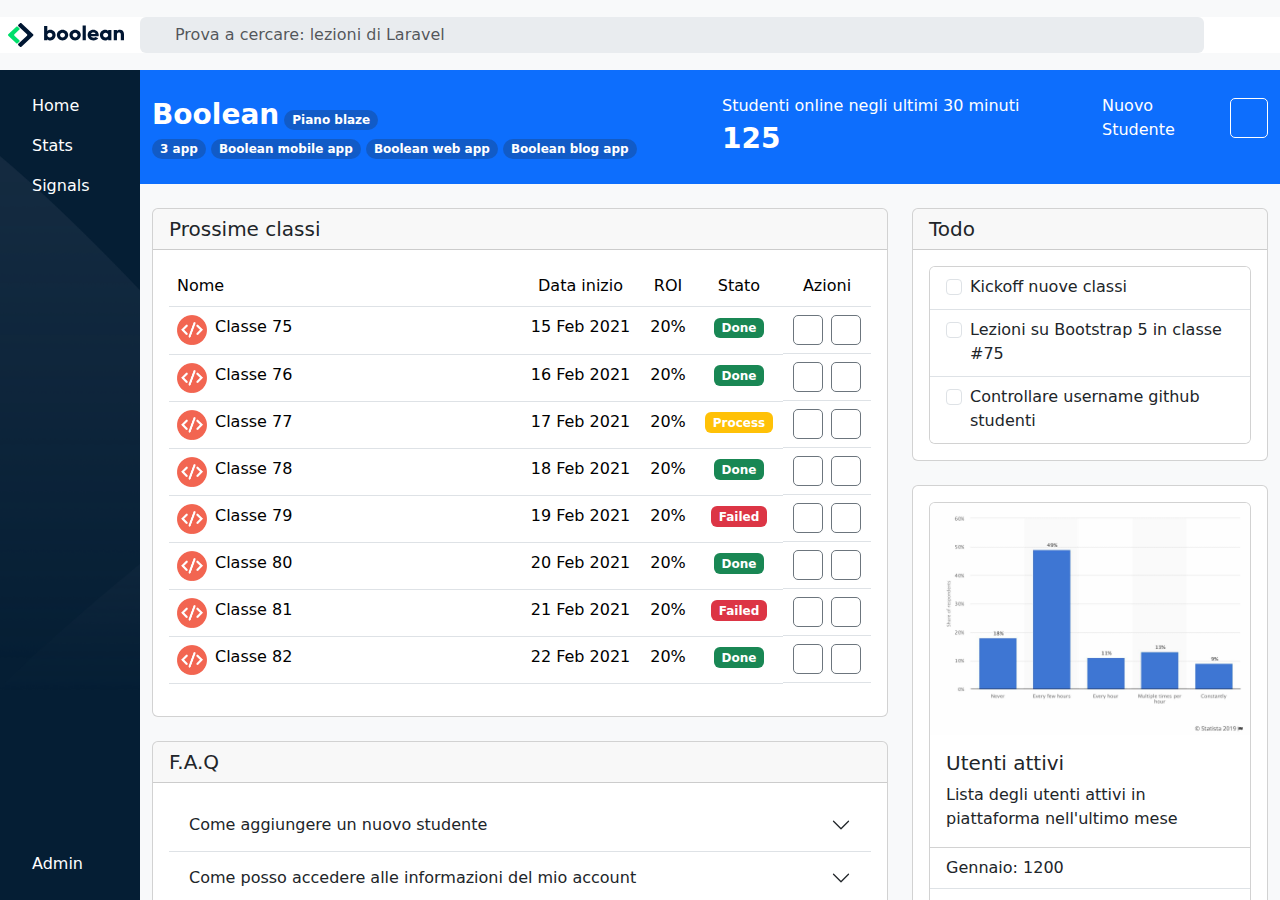
==== test.html @ f778ace4 "feat: main top buttons" ====
<!DOCTYPE html>
<html lang="en">
<head>
    <meta charset="UTF-8">
    <meta name="viewport" content="width=device-width, initial-scale=1.0">
    <!-- font awesome -->
    <link rel="stylesheet" href="https://cdnjs.cloudflare.com/ajax/libs/font-awesome/6.5.1/css/all.min.css" integrity="sha512-DTOQO9RWCH3ppGqcWaEA1BIZOC6xxalwEsw9c2QQeAIftl+Vegovlnee1c9QX4TctnWMn13TZye+giMm8e2LwA==" crossorigin="anonymous" referrerpolicy="no-referrer" />
    <!--/ font awesome -->
    <!-- BOOTSTRAP -->
    <link href="https://cdn.jsdelivr.net/npm/bootstrap@5.3.3/dist/css/bootstrap.min.css" rel="stylesheet" integrity="sha384-QWTKZyjpPEjISv5WaRU9OFeRpok6YctnYmDr5pNlyT2bRjXh0JMhjY6hW+ALEwIH" crossorigin="anonymous">
    <!-- / -->
    <link rel="stylesheet" href="style.css">
    <title>TEST</title>
</head>
<body>
    <!-- HEADER -->
    <header class="d-flex  align-items-center">
        <div class="ms-container bg-white align-items-center">
            <div class="ms-logo-box ps-lg-2 pe-lg-3">
                <img class="img-fluid d-lg-none" src="img/mobile-logo.png" alt="">
                <img class="img-fluid d-none d-lg-inline-block" src="img/logo.svg" alt="">
            </div>

            <div class="flex-grow-1 me-3">
                <div class="input-group">
                    <span class="input-group-text bg-body-secondary border border-0"><i class="fa-solid fa-magnifying-glass"></i></span>
                    <input type="text" class="form-control bg-body-secondary border border-0" placeholder="Prova a cercare: lezioni di Laravel" aria-label="Search" aria-describedby="basic-addon2">
                  </div> 
            </div>
        
            <div class="d-flex align-items-center text-secondary gap-3">
                    <i class="d-none d-lg-inline-block fa-solid fa-list"></i>
                    <i class="d-none d-lg-inline-block fa-solid fa-circle-question"></i>
                    <i class="d-none d-lg-inline-block fa-solid fa-ellipsis-vertical"></i>
                
                
                <div class="dropdown">
                    <button class=" ms-bell border border-0 text-warning bg-transparent " type="button" data-bs-toggle="dropdown" aria-expanded="false">
                        <i class="fa-solid fa-bell"></i>
                    </button>
                    <ul class="dropdown-menu">
                    <li><button class="dropdown-item" type="button">Profilo</button></li>
                    <li><button class="dropdown-item" type="button">Fatturazione</button></li>
                    <li><button class="dropdown-item" type="button">Logout</button></li>
                    </ul>
                </div>
            </div>
            
        </div>
    </header>
    <!-- / -->

    <!-- CENTRAL BOX -->
    <div id="central-box" class="ms-container d-flex">
        <!-- ASIDE -->
        <aside class="py-4 px-4 text-white d-flex flex-column justify-content-between ">
            <ul class=" p-0 m-0"> 
                <li class="mb-3 text-center text-lg-start">
                    <a href="#"><i class="fs-6 me-lg-2 fa-solid fa-house"></i><span class="d-none d-lg-inline-block">Home</span></a>
                </li>
                <li class="mb-3 text-center text-lg-start">
                    <a href="#"><i class="fs-6 me-lg-2 fa-solid fa-chart-simple"></i><span class="d-none d-lg-inline-block">Stats</span></a>
                </li>
                <li class="mb-3 text-center text-lg-start">
                    <a href="#"><i class="fs-6 me-lg-2 fa-solid fa-signal"></i><span class="d-none d-lg-inline-block">Signals</span></a>
                </li>
            </ul>

            <ul class="p-0 m-0">
                <li class="text-center text-lg-start">
                    <a href="#"><i class="fs-6 me-lg-2 fa-solid fa-gear"></i><span class="d-none d-lg-inline-block">Admin</span></a>
                </li> 
            </ul>
        </aside>
        <!--/ASIDE -->

        <!-- MAIN -->
        <main>
            <!-- MAIN TOP -->
            <div class="container-fluid bg-primary py-4">
                <div class="row text-white gy-3 gy-md-0">
                    <div class="col-12 col-md-4 col-lg-2 order-md-3">
                        <div class="d-flex align-items-center gap-3">
                          <span>Nuovo Studente</span>
                          <button type="button" class="btn ms-button-box-type-2"><i class="fa-solid fa-plus"></i></button>
                        </div>
                        
                    </div>
                    <div class="col-12 col-md-4 col-lg-6 order-md-1">
                        <span class="fs-3 fw-semibold">Boolean</span>
                        <span class="badge rounded-pill px-2 py-1 text-bg-dark bg-opacity-25">Piano blaze</span>
                        <br>
                        <span class="badge rounded-pill px-2 py-1 text-bg-dark bg-opacity-25">3 app</span>
                        <i class="fa-solid fa-angles-right"></i>
                        <span class="d-lg-none badge rounded-pill px-2 py-1 text-bg-dark bg-opacity-25"><i class="fa-solid fa-plus"></i></span>
                        <span class="d-none d-lg-inline-block badge rounded-pill px-2 py-1 text-bg-dark bg-opacity-25">Boolean mobile app</span>
                        <span class="d-none d-lg-inline-block badge rounded-pill px-2 py-1 text-bg-dark bg-opacity-25">Boolean web app</span>
                        <span class="d-none d-lg-inline-block badge rounded-pill px-2 py-1 text-bg-dark bg-opacity-25">Boolean blog app</span>
                    </div>
                    <div class="col-12 col-md-4 col-lg-4 order-md-2">
                        <div>Studenti online negli ultimi 30 minuti</div>
                        <div class="fs-3 fw-semibold">125</div>
                    </div>
                </div>
            </div>
            <!-- MAIN/ TOP -->
            <!-- MAIN BOTTOM -->
            <div class="container-fluid">
                <div class="row pt-4 pb-4">
                    <div class="col-12 col-lg-8">
                        <!-- CARD PROSSIME CLASSI -->
                        <div class="card mb-4">
                            <h5 class="card-header">Prossime classi </h5>
                            <div class="card-body">
                                <table class="table table-hover">
                                    <thead>
                                      <tr>
                                        <th class="w-50 fw-normal text-nowrap" scope="col">Nome</th>
                                        <th class="d-none d-md-table-cell fw-normal text-center text-nowrap" scope="col">Data inizio</th>
                                        <th class="d-none d-md-table-cell fw-normal text-center text-nowrap" scope="col">ROI</th>
                                        <th class="fw-normal text-center text-nowrap" scope="col">Stato</th>
                                        <th class="fw-normal text-center text-nowrap" scope="col">Azioni</th>
                                      </tr>
                                    </thead>
                                    <tbody>
                                      <tr>
                                        <td>
                                          <div class="d-flex gap-2">
                                            <img class="img-fluid ms-image" src="img/class-avatar.png" alt="">
                                            <span class="text-nowrap">Classe 75</span>    
                                          </div>
                                        </td>
                                        <td class="d-none d-md-table-cell text-center text-nowrap">15 Feb 2021</td>
                                        <td class="d-none d-md-table-cell text-center">20%</td>
                                        <td class="text-center">
                                          <span class="badge text-bg-success text-white">Done</span>
                                        </td>
                                        <td class="text-center d-flex justify-content-center gap-2">
                                          <button type="button" class="btn ms-button-box"><i class="fa-solid fa-pencil"></i></button>
                                          <button type="button" class="btn ms-button-box"><i class="fa-solid fa-trash-can"></i></button>
                                        </td>
                                      </tr>
                                      <tr>
                                        <td>
                                          <div class="d-flex gap-2">
                                            <img class="img-fluid ms-image" src="img/class-avatar.png" alt="">
                                            <span class="text-nowrap">Classe 76</span>    
                                          </div>
                                        </td>
                                        <td class="d-none d-md-table-cell text-center text-nowrap">16 Feb 2021</td>
                                        <td class="d-none d-md-table-cell text-center">20%</td>
                                        <td class="text-center">
                                          <span class="badge text-bg-success text-white">Done</span>
                                        </td>
                                        <td class="text-center d-flex justify-content-center gap-2">
                                          <button type="button" class="btn ms-button-box"><i class="fa-solid fa-pencil"></i></button>
                                          <button type="button" class="btn ms-button-box"><i class="fa-solid fa-trash-can"></i></button>
                                        </td>
                                      </tr>
                                      <tr>
                                        <td>
                                          <div class="d-flex gap-2">
                                            <img class="img-fluid ms-image" src="img/class-avatar.png" alt="">
                                            <span class="text-nowrap">Classe 77</span>    
                                          </div>
                                        </td>
                                        <td class="d-none d-md-table-cell text-center text-nowrap">17 Feb 2021</td>
                                        <td class="d-none d-md-table-cell text-center">20%</td>
                                        <td class="text-center">
                                          <span class="badge text-bg-warning text-white">Process</span>
                                        </td>
                                        <td class="text-center d-flex justify-content-center gap-2">
                                          <button type="button" class="btn ms-button-box"><i class="fa-solid fa-pencil"></i></button>
                                          <button type="button" class="btn ms-button-box"><i class="fa-solid fa-trash-can"></i></button>
                                        </td>
                                      </tr>
                                      <tr>
                                        <td>
                                          <div class="d-flex gap-2">
                                            <img class="img-fluid ms-image" src="img/class-avatar.png" alt="">
                                            <span class="text-nowrap">Classe 78</span>    
                                          </div>
                                        </td>
                                        <td class="d-none d-md-table-cell text-center text-nowrap">18 Feb 2021</td>
                                        <td class="d-none d-md-table-cell text-center">20%</td>
                                        <td class="text-center">
                                          <span class="badge text-bg-success text-white">Done</span>
                                        </td>
                                        <td class="text-center d-flex justify-content-center gap-2">
                                          <button type="button" class="btn ms-button-box"><i class="fa-solid fa-pencil"></i></button>
                                          <button type="button" class="btn ms-button-box"><i class="fa-solid fa-trash-can"></i></button>
                                        </td>
                                      </tr>
                                      <tr>
                                        <td>
                                          <div class="d-flex gap-2">
                                            <img class="img-fluid ms-image" src="img/class-avatar.png" alt="">
                                            <span class="text-nowrap">Classe 79</span>    
                                          </div>
                                        </td>
                                        <td class="d-none d-md-table-cell text-center text-nowrap">19 Feb 2021</td>
                                        <td class="d-none d-md-table-cell text-center">20%</td>
                                        <td class="text-center">
                                          <span class="badge text-bg-danger text-white">Failed</span>
                                        </td>
                                        <td class="text-center d-flex justify-content-center gap-2">
                                          <button type="button" class="btn ms-button-box"><i class="fa-solid fa-pencil"></i></button>
                                          <button type="button" class="btn ms-button-box"><i class="fa-solid fa-trash-can"></i></button>
                                        </td>
                                      </tr>
                                      <tr>
                                        <td>
                                          <div class="d-flex gap-2">
                                            <img class="img-fluid ms-image" src="img/class-avatar.png" alt="">
                                            <span class="text-nowrap">Classe 80</span>    
                                          </div>
                                        </td>
                                        <td class="d-none d-md-table-cell text-center text-nowrap">20 Feb 2021</td>
                                        <td class="d-none d-md-table-cell text-center">20%</td>
                                        <td class="text-center">
                                          <span class="badge text-bg-success text-white">Done</span>
                                        </td>
                                        <td class="text-center d-flex justify-content-center gap-2">
                                          <button type="button" class="btn ms-button-box"><i class="fa-solid fa-pencil"></i></button>
                                          <button type="button" class="btn ms-button-box"><i class="fa-solid fa-trash-can"></i></button>
                                        </td>
                                      </tr>
                                      <tr>
                                        <td>
                                          <div class="d-flex gap-2">
                                            <img class="img-fluid ms-image" src="img/class-avatar.png" alt="">
                                            <span class="text-nowrap">Classe 81</span>    
                                          </div>
                                        </td>
                                        <td class="d-none d-md-table-cell text-center text-nowrap">21 Feb 2021</td>
                                        <td class="d-none d-md-table-cell text-center">20%</td>
                                        <td class="text-center">
                                          <span class="badge text-bg-danger text-white">Failed</span>
                                        </td>
                                        <td class="text-center d-flex justify-content-center gap-2">
                                          <button type="button" class="btn ms-button-box"><i class="fa-solid fa-pencil"></i></button>
                                          <button type="button" class="btn ms-button-box"><i class="fa-solid fa-trash-can"></i></button>
                                        </td>
                                      </tr>
                                      <tr>
                                        <td>
                                          <div class="d-flex gap-2">
                                            <img class="img-fluid ms-image" src="img/class-avatar.png" alt="">
                                            <span class="text-nowrap">Classe 82</span>    
                                          </div>
                                        </td>
                                        <td class="d-none d-md-table-cell text-center text-nowrap">22 Feb 2021</td>
                                        <td class="d-none d-md-table-cell text-center">20%</td>
                                        <td class="text-center">
                                          <span class="badge text-bg-success text-white">Done</span>
                                        </td>
                                        <td class="text-center d-flex justify-content-center gap-2">
                                          <button type="button" class="btn ms-button-box"><i class="fa-solid fa-pencil"></i></button>
                                          <button type="button" class="btn ms-button-box"><i class="fa-solid fa-trash-can"></i></button>
                                        </td>
                                      </tr>
                                    </tbody>
                                  </table>
                            </div>
                        </div>
                        <!-- / CARD PROSSIME CLASSI -->
                        <!-- CARD FAQ -->
                        <div class="card mb-4">
                            <h5 class="card-header">F.A.Q</h5>
                            <div class="card-body">
                                <div class="accordion accordion-flush" id="accordionFlushExample">
                                    <div class="accordion-item">
                                      <h2 class="accordion-header">
                                        <button class="accordion-button collapsed" type="button" data-bs-toggle="collapse" data-bs-target="#flush-collapseOne" aria-expanded="false" aria-controls="flush-collapseOne">
                                          Come aggiungere un nuovo studente
                                        </button>
                                      </h2>
                                      <div id="flush-collapseOne" class="accordion-collapse collapse" data-bs-parent="#accordionFlushExample">
                                        <div class="accordion-body">Clicca sul + nella sezione blu.</div>
                                      </div>
                                    </div>
                                    <div class="accordion-item">
                                      <h2 class="accordion-header">
                                        <button class="accordion-button collapsed" type="button" data-bs-toggle="collapse" data-bs-target="#flush-collapseTwo" aria-expanded="false" aria-controls="flush-collapseTwo">
                                          Come posso accedere alle informazioni del mio account
                                        </button>
                                      </h2>
                                      <div id="flush-collapseTwo" class="accordion-collapse collapse" data-bs-parent="#accordionFlushExample">
                                        <div class="accordion-body">Clicca sull'icona della campanella.</div>
                                      </div>
                                    </div>
                                    <div class="accordion-item">
                                      <h2 class="accordion-header">
                                        <button class="accordion-button collapsed" type="button" data-bs-toggle="collapse" data-bs-target="#flush-collapseThree" aria-expanded="false" aria-controls="flush-collapseThree">
                                          Posso usare questa dashboard da mobile?
                                        </button>
                                      </h2>
                                      <div id="flush-collapseThree" class="accordion-collapse collapse" data-bs-parent="#accordionFlushExample">
                                        <div class="accordion-body">Certo! Almeno spero!</div>
                                      </div>
                                    </div>
                                  </div>
                            </div>
                        </div>
                        <!--/ CARD FAQ -->
                    </div>
                    
                    <div class="col-12 col-lg-4">
                        <!-- CARD TODO -->
                        <div class="card mb-4">
                            <h5 class="card-header">Todo</h5>
                            <div class="card-body">
                                <div class="card">
                                    <ul class="list-group list-group-flush">
                                      <li class="list-group-item">
                                        <div class="form-check">
                                            <input class="form-check-input" type="checkbox" value="" id="kickoff">
                                            <label class="form-check-label" for="kickoff">
                                              Kickoff nuove classi
                                            </label>
                                          </div>
                                      </li>
                                      <li class="list-group-item">
                                        <div class="form-check">
                                            <input class="form-check-input" type="checkbox" value="" id="lesson">
                                            <label class="form-check-label" for="lesson">
                                              Lezioni su Bootstrap 5 in classe #75
                                            </label>
                                          </div>
                                      </li>
                                      <li class="list-group-item">
                                        <div class="form-check">
                                            <input class="form-check-input" type="checkbox" value="" id="username">
                                            <label class="form-check-label" for="username">
                                              Controllare username github studenti
                                            </label>
                                          </div>
                                      </li>
                                    </ul>
                                </div> 
                            </div>
                          </div>
                        <!--/ CARD TODO -->
                        <!-- CARD IMAGE -->
                        <div class="card">
                            <div class="card-body">
                                <div class="card">
                                    <img src="img/stats.jpeg" class="card-img-top" alt="table showing active users number">
                                    <div class="card-body">
                                      <h5 class="card-title">Utenti attivi</h5>
                                      <p class="card-text">Lista degli utenti attivi in piattaforma nell'ultimo mese</p>
                                    </div>
                                    <ul class="list-group list-group-flush">
                                      <li class="list-group-item">Gennaio: 1200</li>
                                      <li class="list-group-item">Febbraio: 800</li>
                                      <li class="list-group-item">Marzo: 1500</li>
                                    </ul>
                                    <div class="card-body">
                                      <a href="#" class="card-link">Visualizza rapporto approfondito</a>
                                    </div>
                                </div>
                            </div>
                        </div>
                        <!-- CARD/ IMAGE -->
                    </div>
                </div>
            </div>
            <!--/ MAIN BOTTOM -->
        </main>
        <!--/ MAIN -->
    </div>
    <!-- /CENTRAL BOX -->
    

<!-- BOOTSTRAP JS -->
    <script src="https://cdn.jsdelivr.net/npm/bootstrap@5.3.3/dist/js/bootstrap.bundle.min.js" integrity="sha384-YvpcrYf0tY3lHB60NNkmXc5s9fDVZLESaAA55NDzOxhy9GkcIdslK1eN7N6jIeHz" crossorigin="anonymous"></script>   
<!--  -->
</body>
</html>
---- style.css ----
/*-------------
     DEBUG 
---------------*/
.debug {
    border: 1px dashed black;
}

/*-------------
     IMAGE
---------------*/
.ms-image {
    width: 30px;
    height: auto;
}


 
/*-------------
     BUTTONS
---------------*/

.ms-button-box {
height: 30px;
width: 30px;
border: 1px solid #6C757D;
border-radius: 5px;
color:#6C757D ;
background-color: transparent;
display: flex;
justify-content: center;
align-items: center;
}


.ms-button-box-type-2 {
height: 40px;
width: 40px;
border: 1px solid white;
border-radius: 5px;
color:white ;
background-color: transparent;
display: flex;
justify-content: center;
align-items: center;
}



/*-------------
    MS CONTAINER 
---------------*/
.ms-container {
    max-width: 100%;
    margin: 0 auto;
    /* padding-left: 10px;
    padding-right: 10px; */
}

.ms-row {
    margin-left: -10px;
    margin-right: -10px;
    display: flex;
}

.ms-col {
    width: 100%;
}


/*-------------
    HEADER 
---------------*/

header {
    height: 70px;
    width: 100%;
    background-color: #F8F9FA;
}

header .ms-container {
    width: 100%;
    display: flex;

}

header .ms-logo-box {
    width: 70px;
}

/*-------------
     CENTRAL BOX 
---------------*/
#central-box {
    height:calc(100vh - 70px);
}




/*-------------
     ASIDE 
---------------*/

aside {
    width: 70px;
    background-color: #051E34;
    background-image:url(img/sidebar-bg.png);
    background-size: cover;
    background-repeat: no-repeat;
    overlay: hidden;
    flex-shrink: 0;
}

aside ul {
    list-style: none;
}

aside ul a {
    color: white;
}

aside ul a:hover {
    background-color: #828F9B;
}

/*-------------
     MAIN 
---------------*/

main {
    background-color:#F8F9FA;
    width: 100%;
    overflow-y: auto;
}








/*-------------
     RESPONSIVE
---------------*/

@media screen and (min-width: 992px) {

    aside, header .ms-logo-box {
        width: 140px;
    }


}
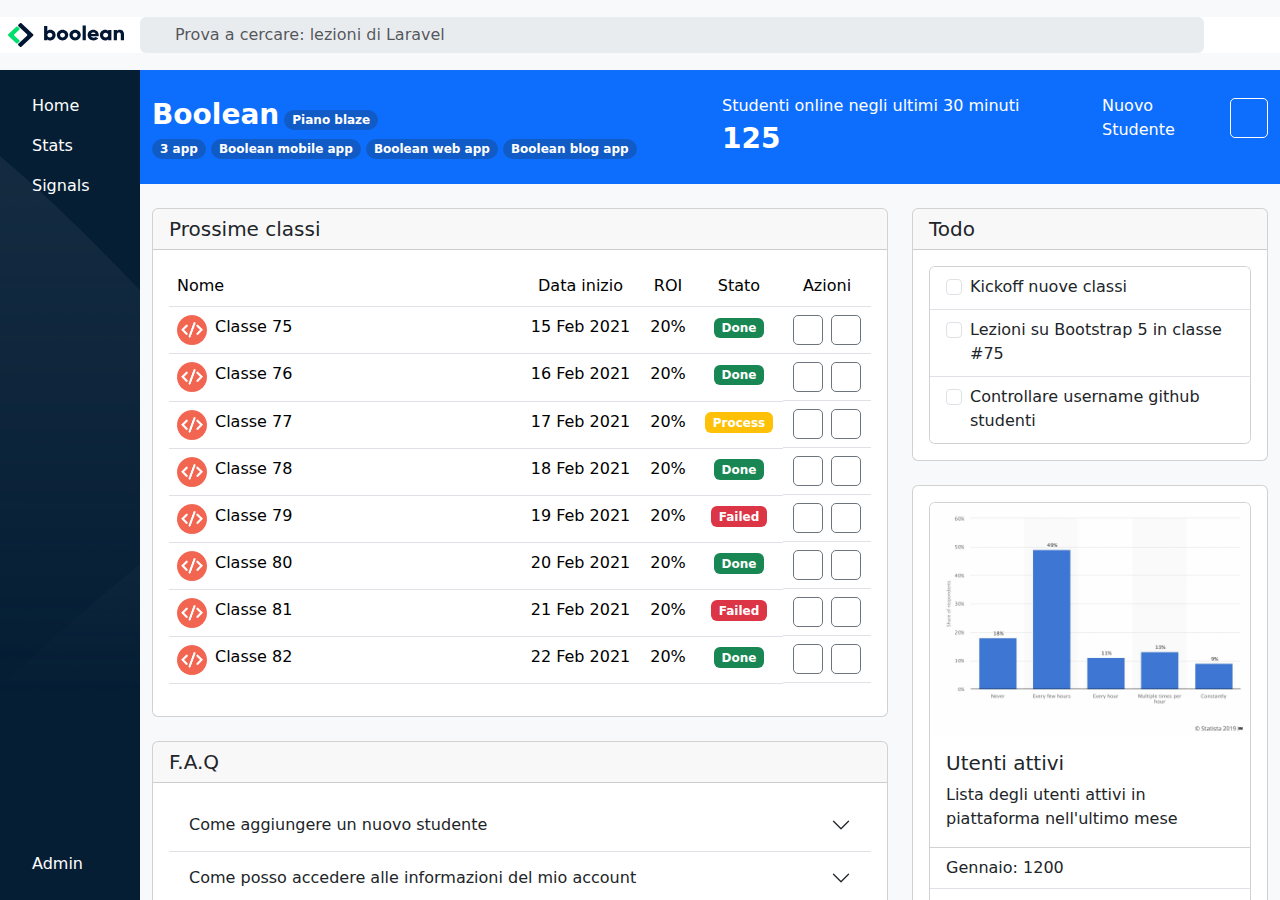
==== commit 8e49440f: "test: table buttons" ====
--- a/test.html
+++ b/test.html
@@ -135,9 +135,12 @@
                                         <td class="text-center">
                                           <span class="badge text-bg-success text-white">Done</span>
                                         </td>
-                                        <td class="text-center d-flex justify-content-center gap-2">
-                                          <button type="button" class="btn ms-button-box"><i class="fa-solid fa-pencil"></i></button>
-                                          <button type="button" class="btn ms-button-box"><i class="fa-solid fa-trash-can"></i></button>
+                                        <td class="text-center">
+                                          <div class="d-flex justify-content-center gap-2">
+                                            <button type="button" class="btn ms-button-box"><i class="fa-solid fa-pencil"></i></button>
+                                            <button type="button" class="btn ms-button-box"><i class="fa-solid fa-trash-can"></i></button>
+                                          </div>
+                                          
                                         </td>
                                       </tr>
                                       <tr>
@@ -153,8 +156,10 @@
                                           <span class="badge text-bg-success text-white">Done</span>
                                         </td>
                                         <td class="text-center d-flex justify-content-center gap-2">
-                                          <button type="button" class="btn ms-button-box"><i class="fa-solid fa-pencil"></i></button>
-                                          <button type="button" class="btn ms-button-box"><i class="fa-solid fa-trash-can"></i></button>
+                                          <div class="d-flex justify-content-center gap-2">
+                                            <button type="button" class="btn ms-button-box"><i class="fa-solid fa-pencil"></i></button>
+                                            <button type="button" class="btn ms-button-box"><i class="fa-solid fa-trash-can"></i></button>
+                                          </div>
                                         </td>
                                       </tr>
                                       <tr>
@@ -170,8 +175,10 @@
                                           <span class="badge text-bg-warning text-white">Process</span>
                                         </td>
                                         <td class="text-center d-flex justify-content-center gap-2">
-                                          <button type="button" class="btn ms-button-box"><i class="fa-solid fa-pencil"></i></button>
-                                          <button type="button" class="btn ms-button-box"><i class="fa-solid fa-trash-can"></i></button>
+                                          <div class="d-flex justify-content-center gap-2">
+                                            <button type="button" class="btn ms-button-box"><i class="fa-solid fa-pencil"></i></button>
+                                            <button type="button" class="btn ms-button-box"><i class="fa-solid fa-trash-can"></i></button>
+                                          </div>
                                         </td>
                                       </tr>
                                       <tr>
@@ -187,8 +194,10 @@
                                           <span class="badge text-bg-success text-white">Done</span>
                                         </td>
                                         <td class="text-center d-flex justify-content-center gap-2">
-                                          <button type="button" class="btn ms-button-box"><i class="fa-solid fa-pencil"></i></button>
-                                          <button type="button" class="btn ms-button-box"><i class="fa-solid fa-trash-can"></i></button>
+                                          <div class="d-flex justify-content-center gap-2">
+                                            <button type="button" class="btn ms-button-box"><i class="fa-solid fa-pencil"></i></button>
+                                            <button type="button" class="btn ms-button-box"><i class="fa-solid fa-trash-can"></i></button>
+                                          </div>
                                         </td>
                                       </tr>
                                       <tr>
@@ -204,8 +213,10 @@
                                           <span class="badge text-bg-danger text-white">Failed</span>
                                         </td>
                                         <td class="text-center d-flex justify-content-center gap-2">
-                                          <button type="button" class="btn ms-button-box"><i class="fa-solid fa-pencil"></i></button>
-                                          <button type="button" class="btn ms-button-box"><i class="fa-solid fa-trash-can"></i></button>
+                                          <div class="d-flex justify-content-center gap-2">
+                                            <button type="button" class="btn ms-button-box"><i class="fa-solid fa-pencil"></i></button>
+                                            <button type="button" class="btn ms-button-box"><i class="fa-solid fa-trash-can"></i></button>
+                                          </div>
                                         </td>
                                       </tr>
                                       <tr>
@@ -221,8 +232,10 @@
                                           <span class="badge text-bg-success text-white">Done</span>
                                         </td>
                                         <td class="text-center d-flex justify-content-center gap-2">
-                                          <button type="button" class="btn ms-button-box"><i class="fa-solid fa-pencil"></i></button>
-                                          <button type="button" class="btn ms-button-box"><i class="fa-solid fa-trash-can"></i></button>
+                                          <div class="d-flex justify-content-center gap-2">
+                                            <button type="button" class="btn ms-button-box"><i class="fa-solid fa-pencil"></i></button>
+                                            <button type="button" class="btn ms-button-box"><i class="fa-solid fa-trash-can"></i></button>
+                                          </div>
                                         </td>
                                       </tr>
                                       <tr>
@@ -238,8 +251,10 @@
                                           <span class="badge text-bg-danger text-white">Failed</span>
                                         </td>
                                         <td class="text-center d-flex justify-content-center gap-2">
-                                          <button type="button" class="btn ms-button-box"><i class="fa-solid fa-pencil"></i></button>
-                                          <button type="button" class="btn ms-button-box"><i class="fa-solid fa-trash-can"></i></button>
+                                          <div class="d-flex justify-content-center gap-2">
+                                            <button type="button" class="btn ms-button-box"><i class="fa-solid fa-pencil"></i></button>
+                                            <button type="button" class="btn ms-button-box"><i class="fa-solid fa-trash-can"></i></button>
+                                          </div>
                                         </td>
                                       </tr>
                                       <tr>
@@ -255,8 +270,10 @@
                                           <span class="badge text-bg-success text-white">Done</span>
                                         </td>
                                         <td class="text-center d-flex justify-content-center gap-2">
-                                          <button type="button" class="btn ms-button-box"><i class="fa-solid fa-pencil"></i></button>
-                                          <button type="button" class="btn ms-button-box"><i class="fa-solid fa-trash-can"></i></button>
+                                          <div class="d-flex justify-content-center gap-2">
+                                            <button type="button" class="btn ms-button-box"><i class="fa-solid fa-pencil"></i></button>
+                                            <button type="button" class="btn ms-button-box"><i class="fa-solid fa-trash-can"></i></button>
+                                          </div>
                                         </td>
                                       </tr>
                                     </tbody>
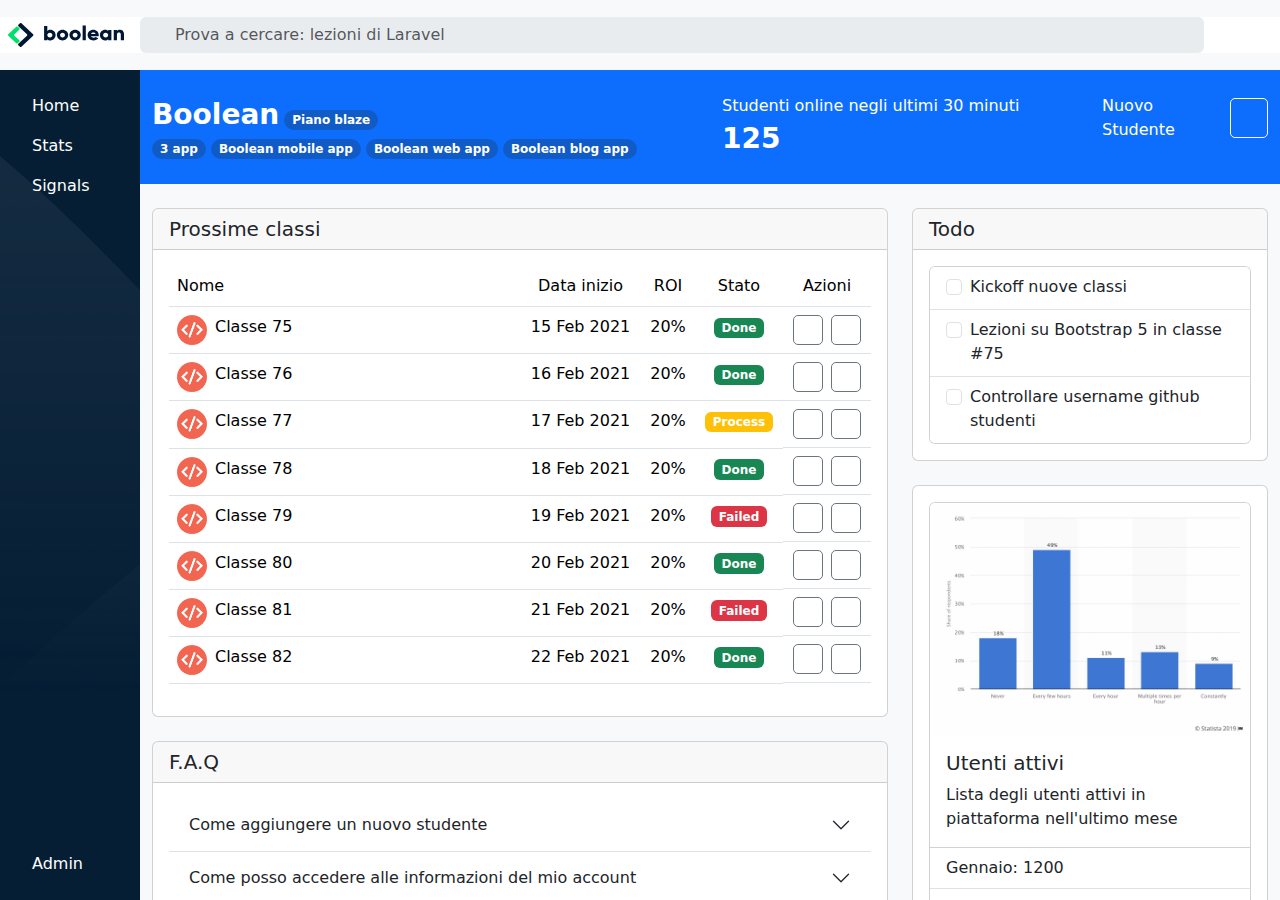
==== commit f67a2256: "fix: table layout" ====
--- a/test.html
+++ b/test.html
@@ -125,7 +125,7 @@
                                     <tbody>
                                       <tr>
                                         <td>
-                                          <div class="d-flex gap-2">
+                                          <div class="d-flex flex-wrap gap-2">
                                             <img class="img-fluid ms-image" src="img/class-avatar.png" alt="">
                                             <span class="text-nowrap">Classe 75</span>    
                                           </div>
@@ -145,7 +145,7 @@
                                       </tr>
                                       <tr>
                                         <td>
-                                          <div class="d-flex gap-2">
+                                          <div class="d-flex flex-wrap gap-2">
                                             <img class="img-fluid ms-image" src="img/class-avatar.png" alt="">
                                             <span class="text-nowrap">Classe 76</span>    
                                           </div>
@@ -155,16 +155,16 @@
                                         <td class="text-center">
                                           <span class="badge text-bg-success text-white">Done</span>
                                         </td>
-                                        <td class="text-center d-flex justify-content-center gap-2">
-                                          <div class="d-flex justify-content-center gap-2">
-                                            <button type="button" class="btn ms-button-box"><i class="fa-solid fa-pencil"></i></button>
-                                            <button type="button" class="btn ms-button-box"><i class="fa-solid fa-trash-can"></i></button>
-                                          </div>
-                                        </td>
-                                      </tr>
-                                      <tr>
-                                        <td>
-                                          <div class="d-flex gap-2">
+                                        <td class="text-center">
+                                          <div class="d-flex justify-content-center gap-2">
+                                            <button type="button" class="btn ms-button-box"><i class="fa-solid fa-pencil"></i></button>
+                                            <button type="button" class="btn ms-button-box"><i class="fa-solid fa-trash-can"></i></button>
+                                          </div>
+                                        </td>
+                                      </tr>
+                                      <tr>
+                                        <td>
+                                          <div class="d-flex flex-wrap gap-2">
                                             <img class="img-fluid ms-image" src="img/class-avatar.png" alt="">
                                             <span class="text-nowrap">Classe 77</span>    
                                           </div>
@@ -183,7 +183,7 @@
                                       </tr>
                                       <tr>
                                         <td>
-                                          <div class="d-flex gap-2">
+                                          <div class="d-flex flex-wrap gap-2">
                                             <img class="img-fluid ms-image" src="img/class-avatar.png" alt="">
                                             <span class="text-nowrap">Classe 78</span>    
                                           </div>
@@ -202,7 +202,7 @@
                                       </tr>
                                       <tr>
                                         <td>
-                                          <div class="d-flex gap-2">
+                                          <div class="d-flex flex-wrap gap-2">
                                             <img class="img-fluid ms-image" src="img/class-avatar.png" alt="">
                                             <span class="text-nowrap">Classe 79</span>    
                                           </div>
@@ -221,7 +221,7 @@
                                       </tr>
                                       <tr>
                                         <td>
-                                          <div class="d-flex gap-2">
+                                          <div class="d-flex flex-wrap gap-2">
                                             <img class="img-fluid ms-image" src="img/class-avatar.png" alt="">
                                             <span class="text-nowrap">Classe 80</span>    
                                           </div>
@@ -240,7 +240,7 @@
                                       </tr>
                                       <tr>
                                         <td>
-                                          <div class="d-flex gap-2">
+                                          <div class="d-flex flex-wrap gap-2">
                                             <img class="img-fluid ms-image" src="img/class-avatar.png" alt="">
                                             <span class="text-nowrap">Classe 81</span>    
                                           </div>
@@ -259,7 +259,7 @@
                                       </tr>
                                       <tr>
                                         <td>
-                                          <div class="d-flex gap-2">
+                                          <div class="d-flex flex-wrap gap-2">
                                             <img class="img-fluid ms-image" src="img/class-avatar.png" alt="">
                                             <span class="text-nowrap">Classe 82</span>    
                                           </div>
